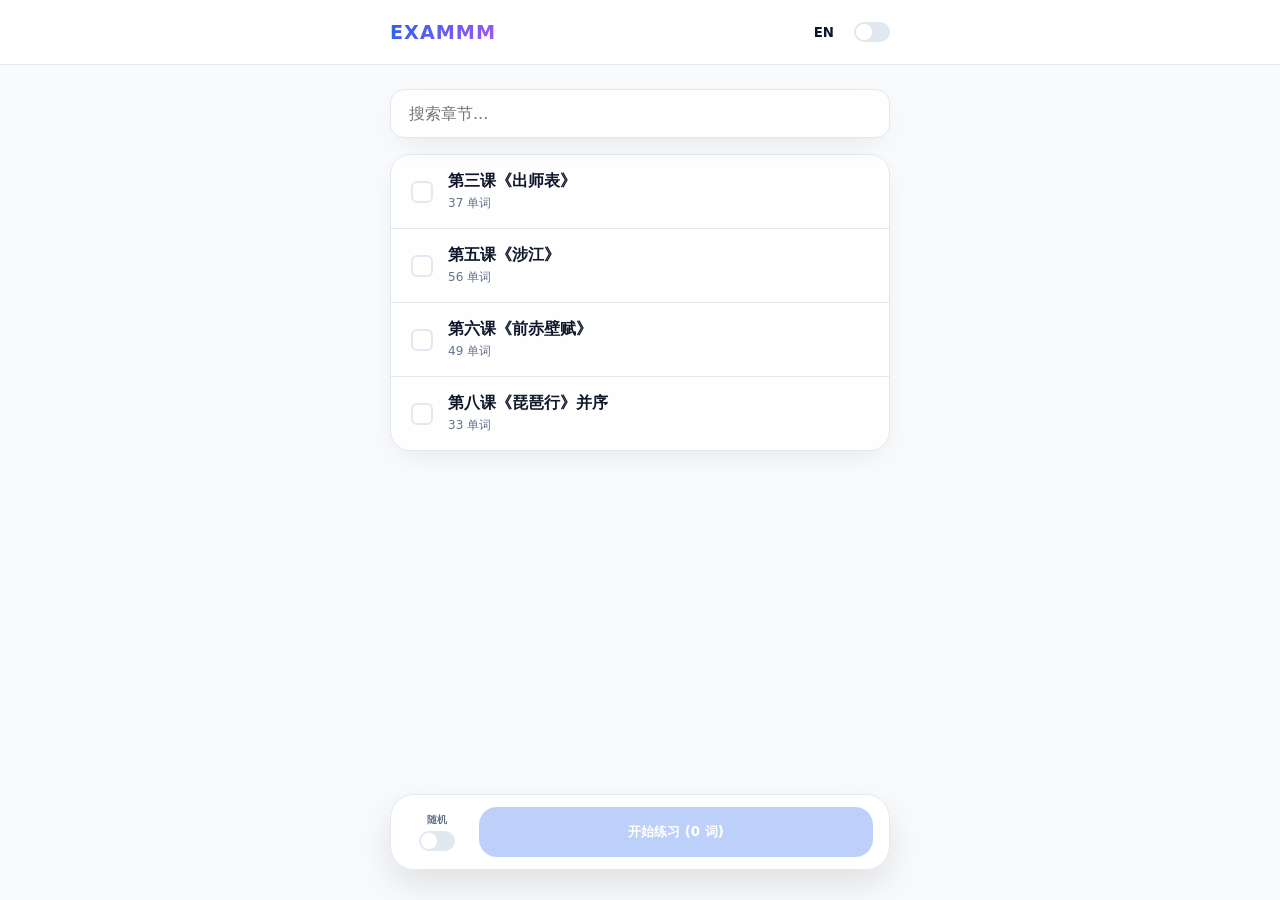
==== index.html @ 422d9e65 "first commit" ====
<!DOCTYPE html>
<html lang="zh-CN">

<head>
    <meta charset="UTF-8">
    <meta name="viewport" content="width=device-width, initial-scale=1.0, maximum-scale=1.0, user-scalable=no">
    <title>VocabMaster Pro</title>
    <link rel="stylesheet" href="style.css">
</head>

<body>

    <header>
        <div class="header-content">
            <div class="logo">EXAMMM</div>
            <div class="controls">
                <button class="icon-btn" onclick="toggleLang()" id="lang-btn">EN</button>
                <div class="switch" id="theme-switch" onclick="toggleTheme()"></div>
            </div>
        </div>
    </header>

    <div class="container" id="selection-screen">
        <input type="text" class="search-input" id="search-bar" placeholder="搜索章节..." oninput="renderChapters()">

        <div class="chapter-list" id="chapter-list">
            <div style="padding: 20px; text-align: center; color: var(--text-sub);">正在读取词库索引...</div>
        </div>

        <div class="footer-toolbar">
            <div class="random-btn" onclick="toggleRandom()">
                <span id="random-text"
                    style="font-size: 0.65rem; font-weight: 800; color: var(--text-sub); margin-bottom: 4px;">随机</span>
                <div class="switch" id="random-switch"></div>
            </div>
            <button class="btn-main" id="start-btn" onclick="loadAndStart()" disabled>开始练习 (0 词)</button>
        </div>
    </div>

    <div class="container" id="training-screen" style="display:none;">
        <div id="progress" style="text-align: center; margin-bottom: 1rem; font-weight: 800; color: var(--text-sub);">0
            / 0</div>
        <div class="card" onclick="document.getElementById('display-mean').classList.toggle('show')">
            <div class="word" id="display-word">-</div>
            <div class="mean" id="display-mean">-</div>
        </div>
        <div class="footer-toolbar">
            <button class="icon-btn" onclick="prevWord()">←</button>
            <button class="btn-main" onclick="nextWord()">下一个 (Next)</button>
            <button class="icon-btn" onclick="exitSession()">✕</button>
        </div>
    </div>

    <script src="main.js"></script>

</body>

</html>
---- style.css ----
/* --- 1. 基础重置与消除点击蓝框 --- */
* {
        margin: 0;
        padding: 0;
        box-sizing: border-box;
        -webkit-tap-highlight-color: transparent;
        font-family: 'Inter', -apple-system, system-ui, sans-serif;
}

:root {
        --bg: #f8fafc;
        --surface: rgba(255, 255, 255, 0.9);
        --primary: #2563eb;
        --text-main: #0f172a;
        --text-sub: #64748b;
        --border: #e2e8f0;
        --shadow: 0 10px 30px -10px rgba(0, 0, 0, 0.1);
}

[data-theme="dark"] {
        --bg: #020617;
        --surface: rgba(30, 41, 59, 0.9);
        --primary: #38bdf8;
        --text-main: #f1f5f9;
        --text-sub: #94a3b8;
        --border: #334155;
}

body {
        background: var(--bg);
        color: var(--text-main);
        transition: 0.3s;
        min-height: 100vh;
}

/* --- 2. 完美对齐的 Header --- */
header {
        width: 100%;
        position: sticky;
        top: 0;
        z-index: 1000;
        background: var(--surface);
        backdrop-filter: blur(12px);
        -webkit-backdrop-filter: blur(12px);
        border-bottom: 1px solid var(--border);
        display: flex;
        justify-content: center;
}

.header-content {
        width: 90%;
        max-width: 500px;
        height: 64px;
        display: flex;
        justify-content: space-between;
        align-items: center;
        /* 确保垂直居中 */
}

.logo {
        font-size: 1.2rem;
        font-weight: 900;
        letter-spacing: 1px;
        background: linear-gradient(135deg, var(--primary), #a855f7);
        -webkit-background-clip: text;
        -webkit-text-fill-color: transparent;
        text-transform: uppercase;
}

.controls {
        display: flex;
        align-items: center;
        /* 确保内部按钮和开关居中 */
        gap: 10px;
}

/* --- 3. 核心布局容器 --- */
.container {
        width: 90%;
        max-width: 500px;
        margin: 1.5rem auto;
        padding-bottom: 120px;
}

.search-input {
        width: 100%;
        padding: 14px 18px;
        border-radius: 14px;
        border: 1px solid var(--border);
        background: var(--surface);
        color: var(--text-main);
        margin-bottom: 1rem;
        box-shadow: var(--shadow);
        font-size: 1rem;
}

/* --- 4. 章节列表 --- */
.chapter-list {
        background: var(--surface);
        border-radius: 20px;
        border: 1px solid var(--border);
        overflow: hidden;
        box-shadow: var(--shadow);
}

.chapter-item {
        padding: 16px 20px;
        display: flex;
        align-items: center;
        border-bottom: 1px solid var(--border);
        cursor: pointer;
        transition: 0.2s;
}

.chapter-item:last-child {
        border-bottom: none;
}

.chapter-item.selected {
        background: rgba(37, 99, 235, 0.08);
}

.checkbox {
        width: 22px;
        height: 22px;
        border: 2px solid var(--border);
        border-radius: 6px;
        margin-right: 15px;
        display: flex;
        align-items: center;
        justify-content: center;
}

.selected .checkbox {
        background: var(--primary);
        border-color: var(--primary);
}

.selected .checkbox::after {
        content: '✓';
        color: white;
        font-size: 12px;
}

.chapter-info .name {
        font-weight: 600;
        display: block;
}

.chapter-info .count {
        font-size: 0.75rem;
        color: var(--text-sub);
}

/* --- 5. 训练卡片 --- */
/* 优化卡片容器：增加内缩进和溢出处理 */
.card {
    background: var(--surface);
    padding: 30px 20px;
    border-radius: 32px;
    border: 1px solid var(--border);
    text-align: center;
    box-shadow: var(--shadow);
    margin-bottom: 2rem;
    cursor: pointer;
    
    /* 核心布局：确保内部元素不会撑破父容器 */
    display: flex;
    flex-direction: column;
    justify-content: center;
    align-items: center;
    min-height: 280px;
    width: 100%;
    max-width: 100%; /* 限制最大宽度 */
    overflow: hidden; /* 超出部分隐藏 */
}

.word {
    /* 响应式字号：根据容器宽度自动缩放 */
    font-size: clamp(1.2rem, 10vw, 2.5rem); 
    font-weight: 800;
    color: var(--primary);
    margin-bottom: 15px;
    
    /* 强制折行：对付超长英语单词 */
    width: 100%;
    word-wrap: break-word;
    overflow-wrap: break-word;
    display: -webkit-box;
    -webkit-line-clamp: 3; /* 最多显示3行，超出截断 */
    -webkit-box-orient: vertical;
    overflow: hidden;
}

.mean {
    font-size: clamp(1rem, 5vw, 1.2rem);
    color: var(--text-sub);
    opacity: 0;
    transition: opacity 0.3s; /* 仅针对透明度做动画 */
    width: 100%;
    word-wrap: break-word;
}

.mean.show {
        opacity: 1;
}

/* 结算界面的额外样式 */
.end-title {
        font-size: 1.5rem;
        font-weight: 800;
        margin-bottom: 20px;
        color: var(--text-main);
}

/* --- 6. 底部工具栏 (整合随机开关) --- */
.footer-toolbar {
        position: fixed;
        bottom: 30px;
        left: 50%;
        transform: translateX(-50%);
        width: 90%;
        max-width: 500px;
        display: flex;
        gap: 12px;
        align-items: center;
        background: var(--surface);
        padding: 12px 16px;
        border-radius: 24px;
        border: 1px solid var(--border);
        box-shadow: 0 15px 35px rgba(0, 0, 0, 0.1);
        backdrop-filter: blur(10px);
}

.random-btn {
        display: flex;
        flex-direction: column;
        align-items: center;
        cursor: pointer;
        min-width: 60px;
        user-select: none;
}

.btn-main {
        background: var(--primary);
        color: white;
        border: none;
        padding: 16px;
        border-radius: 18px;
        font-weight: 700;
        flex: 1;
        cursor: pointer;
        box-shadow: 0 8px 15px rgba(37, 99, 235, 0.2);
}

.btn-main:disabled {
        opacity: 0.3;
        box-shadow: none;
        cursor: not-allowed;
}

.icon-btn {
        border: none;
        background: transparent;
        color: var(--text-main);
        font-weight: bold;
        cursor: pointer;
        padding: 5px 10px;
}

/* 通用滑块开关 */
.switch {
        width: 36px;
        height: 20px;
        background: var(--border);
        border-radius: 20px;
        position: relative;
        transition: 0.3s;
}

.switch::after {
        content: '';
        position: absolute;
        left: 2px;
        top: 2px;
        width: 16px;
        height: 16px;
        background: white;
        border-radius: 50%;
        transition: 0.3s;
}

.active.switch {
        background: #10b981;
}

.active.switch::after {
        transform: translateX(16px);
}
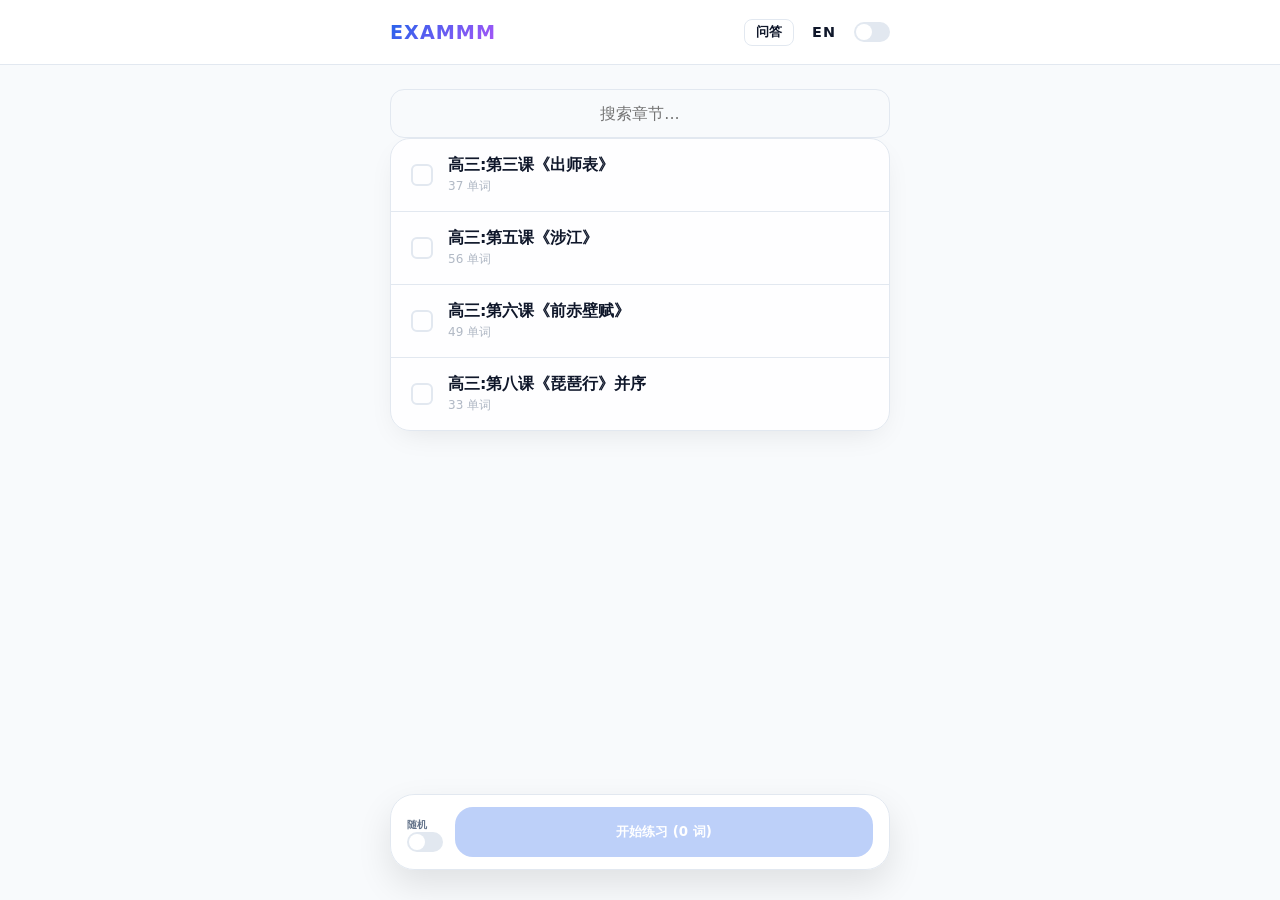
==== commit 70b8a871: "Add manifest.json for PWA support with app metadata and icon" ====
--- a/index.html
+++ b/index.html
@@ -4,16 +4,22 @@
 <head>
     <meta charset="UTF-8">
     <meta name="viewport" content="width=device-width, initial-scale=1.0, maximum-scale=1.0, user-scalable=no">
-    <title>VocabMaster Pro</title>
+    <title>词汇注释 - EXAMMM</title>
     <link rel="stylesheet" href="style.css">
+    <link rel="manifest" href="manifest.json">
+    <meta name="apple-mobile-web-app-capable" content="yes">
+    <meta name="apple-mobile-web-app-status-bar-style" content="default">
+    <meta name="apple-mobile-web-app-title" content="EXAMMM">
+    <link rel="apple-touch-icon" href="img/icon.png">
+    <link rel="icon" type="image/x-icon" href="img/icon.png">
 </head>
 
 <body>
-
     <header>
         <div class="header-content">
             <div class="logo">EXAMMM</div>
             <div class="controls">
+                <button class="icon-btn" onclick="toggleMode()" id="mode-btn" title="切换模式">问答</button>
                 <button class="icon-btn" onclick="toggleLang()" id="lang-btn">EN</button>
                 <div class="switch" id="theme-switch" onclick="toggleTheme()"></div>
             </div>
@@ -40,19 +46,26 @@
     <div class="container" id="training-screen" style="display:none;">
         <div id="progress" style="text-align: center; margin-bottom: 1rem; font-weight: 800; color: var(--text-sub);">0
             / 0</div>
-        <div class="card" onclick="document.getElementById('display-mean').classList.toggle('show')">
+
+        <div class="card" onclick="handleAction()">
             <div class="word" id="display-word">-</div>
+
+            <div id="input-area" style="width: 100%; margin-top: 20px;" onclick="event.stopPropagation()">
+                <input type="text" id="user-input" class="search-input" placeholder="输入含义..." autocomplete="off"
+                    style="text-align: center; margin: 15px auto;">
+            </div>
+
             <div class="mean" id="display-mean">-</div>
         </div>
+
         <div class="footer-toolbar">
             <button class="icon-btn" onclick="prevWord()">←</button>
-            <button class="btn-main" onclick="nextWord()">下一个 (Next)</button>
+            <button class="btn-main" onclick="handleAction()" id="action-btn">确定 (Enter)</button>
             <button class="icon-btn" onclick="exitSession()">✕</button>
         </div>
     </div>
 
     <script src="main.js"></script>
-
 </body>
 
 </html>
--- a/style.css
+++ b/style.css
@@ -1,159 +1,145 @@
-/* --- 1. 基础重置与消除点击蓝框 --- */
+/* --- 1. 基础重置 --- */
 * {
-        margin: 0;
-        padding: 0;
-        box-sizing: border-box;
-        -webkit-tap-highlight-color: transparent;
-        font-family: 'Inter', -apple-system, system-ui, sans-serif;
+    margin: 0;
+    padding: 0;
+    box-sizing: border-box;
+    -webkit-tap-highlight-color: transparent;
+    font-family: 'Inter', -apple-system, system-ui, sans-serif;
 }
 
 :root {
-        --bg: #f8fafc;
-        --surface: rgba(255, 255, 255, 0.9);
-        --primary: #2563eb;
-        --text-main: #0f172a;
-        --text-sub: #64748b;
-        --border: #e2e8f0;
-        --shadow: 0 10px 30px -10px rgba(0, 0, 0, 0.1);
+    --bg: #f8fafc;
+    --surface: rgba(255, 255, 255, 0.9);
+    --primary: #2563eb;
+    --text-main: #0f172a;
+    --text-sub: #64748b;
+    --border: #e2e8f0;
+    --shadow: 0 10px 30px -10px rgba(0, 0, 0, 0.1);
 }
 
 [data-theme="dark"] {
-        --bg: #020617;
-        --surface: rgba(30, 41, 59, 0.9);
-        --primary: #38bdf8;
-        --text-main: #f1f5f9;
-        --text-sub: #94a3b8;
-        --border: #334155;
+    --bg: #020617;
+    --surface: rgba(30, 41, 59, 0.9);
+    --primary: #38bdf8;
+    --text-main: #f1f5f9;
+    --text-sub: #94a3b8;
+    --border: #334155;
 }
 
 body {
-        background: var(--bg);
-        color: var(--text-main);
-        transition: 0.3s;
-        min-height: 100vh;
-}
-
-/* --- 2. 完美对齐的 Header --- */
+    background: var(--bg);
+    color: var(--text-main);
+    transition: background 0.3s, color 0.3s;
+    min-height: 100vh;
+}
+
+/* --- 2. Header & Layout --- */
 header {
-        width: 100%;
-        position: sticky;
-        top: 0;
-        z-index: 1000;
-        background: var(--surface);
-        backdrop-filter: blur(12px);
-        -webkit-backdrop-filter: blur(12px);
-        border-bottom: 1px solid var(--border);
-        display: flex;
-        justify-content: center;
+    width: 100%;
+    position: sticky;
+    top: 0;
+    z-index: 1000;
+    background: var(--surface);
+    backdrop-filter: blur(12px);
+    -webkit-backdrop-filter: blur(12px);
+    border-bottom: 1px solid var(--border);
+    display: flex;
+    justify-content: center;
 }
 
 .header-content {
-        width: 90%;
-        max-width: 500px;
-        height: 64px;
-        display: flex;
-        justify-content: space-between;
-        align-items: center;
-        /* 确保垂直居中 */
+    width: 90%;
+    max-width: 500px;
+    height: 64px;
+    display: flex;
+    justify-content: space-between;
+    align-items: center;
 }
 
 .logo {
-        font-size: 1.2rem;
-        font-weight: 900;
-        letter-spacing: 1px;
-        background: linear-gradient(135deg, var(--primary), #a855f7);
-        -webkit-background-clip: text;
-        -webkit-text-fill-color: transparent;
-        text-transform: uppercase;
-}
-
-.controls {
-        display: flex;
-        align-items: center;
-        /* 确保内部按钮和开关居中 */
-        gap: 10px;
-}
-
-/* --- 3. 核心布局容器 --- */
+    font-size: 1.2rem;
+    font-weight: 900;
+    letter-spacing: 1px;
+    background: linear-gradient(135deg, var(--primary), #a855f7);
+    -webkit-background-clip: text;
+    -webkit-text-fill-color: transparent;
+    text-transform: uppercase;
+}
+
 .container {
-        width: 90%;
-        max-width: 500px;
-        margin: 1.5rem auto;
-        padding-bottom: 120px;
-}
-
-.search-input {
-        width: 100%;
-        padding: 14px 18px;
-        border-radius: 14px;
-        border: 1px solid var(--border);
-        background: var(--surface);
-        color: var(--text-main);
-        margin-bottom: 1rem;
-        box-shadow: var(--shadow);
-        font-size: 1rem;
-}
-
-/* --- 4. 章节列表 --- */
+    width: 90%;
+    max-width: 500px;
+    margin: 1.5rem auto;
+    padding-bottom: 120px;
+}
+
+/* --- 3. 章节列表样式 (含 .count 优化) --- */
 .chapter-list {
-        background: var(--surface);
-        border-radius: 20px;
-        border: 1px solid var(--border);
-        overflow: hidden;
-        box-shadow: var(--shadow);
+    background: var(--surface);
+    border-radius: 20px;
+    border: 1px solid var(--border);
+    overflow: hidden;
+    box-shadow: var(--shadow);
 }
 
 .chapter-item {
-        padding: 16px 20px;
-        display: flex;
-        align-items: center;
-        border-bottom: 1px solid var(--border);
-        cursor: pointer;
-        transition: 0.2s;
-}
-
-.chapter-item:last-child {
-        border-bottom: none;
-}
-
-.chapter-item.selected {
-        background: rgba(37, 99, 235, 0.08);
-}
+    padding: 16px 20px;
+    display: flex;
+    align-items: center;
+    border-bottom: 1px solid var(--border);
+    cursor: pointer;
+    transition: 0.2s;
+}
+
+.chapter-item:last-child { border-bottom: none; }
+.chapter-item.selected { background: rgba(37, 99, 235, 0.08); }
 
 .checkbox {
-        width: 22px;
-        height: 22px;
-        border: 2px solid var(--border);
-        border-radius: 6px;
-        margin-right: 15px;
-        display: flex;
-        align-items: center;
-        justify-content: center;
+    width: 22px;
+    height: 22px;
+    border: 2px solid var(--border);
+    border-radius: 6px;
+    margin-right: 15px;
+    display: flex;
+    align-items: center;
+    justify-content: center;
 }
 
 .selected .checkbox {
-        background: var(--primary);
-        border-color: var(--primary);
+    background: var(--primary);
+    border-color: var(--primary);
 }
 
 .selected .checkbox::after {
-        content: '✓';
-        color: white;
-        font-size: 12px;
+    content: '✓';
+    color: white;
+    font-size: 12px;
+}
+
+.chapter-info {
+    display: flex;
+    flex-direction: column;
+    gap: 2px;
 }
 
 .chapter-info .name {
-        font-weight: 600;
-        display: block;
+    font-weight: 600;
+    font-size: 1rem;
 }
 
 .chapter-info .count {
-        font-size: 0.75rem;
-        color: var(--text-sub);
-}
-
-/* --- 5. 训练卡片 --- */
-/* 优化卡片容器：增加内缩进和溢出处理 */
+    font-size: 0.75rem; 
+    color: var(--text-sub);
+    opacity: 0.5; /* 灰色透明感 */
+    font-weight: 400;
+}
+
+.selected .chapter-info .count {
+    opacity: 0.8;
+    color: var(--primary);
+}
+
+/* --- 4. 训练卡片 --- */
 .card {
     background: var(--surface);
     padding: 30px 20px;
@@ -162,138 +148,152 @@
     text-align: center;
     box-shadow: var(--shadow);
     margin-bottom: 2rem;
-    cursor: pointer;
-    
-    /* 核心布局：确保内部元素不会撑破父容器 */
     display: flex;
     flex-direction: column;
     justify-content: center;
     align-items: center;
     min-height: 280px;
     width: 100%;
-    max-width: 100%; /* 限制最大宽度 */
-    overflow: hidden; /* 超出部分隐藏 */
 }
 
 .word {
-    /* 响应式字号：根据容器宽度自动缩放 */
     font-size: clamp(1.2rem, 10vw, 2.5rem); 
     font-weight: 800;
     color: var(--primary);
     margin-bottom: 15px;
-    
-    /* 强制折行：对付超长英语单词 */
-    width: 100%;
     word-wrap: break-word;
-    overflow-wrap: break-word;
-    display: -webkit-box;
-    -webkit-line-clamp: 3; /* 最多显示3行，超出截断 */
-    -webkit-box-orient: vertical;
-    overflow: hidden;
+    width: 100%;
+}
+
+.search-input {
+    width: 100%;
+    padding: 14px 18px;
+    border-radius: 14px;
+    border: 1px solid var(--border);
+    background: var(--bg);
+    color: var(--text-main);
+    font-size: 1rem;
+    text-align: center;
 }
 
 .mean {
     font-size: clamp(1rem, 5vw, 1.2rem);
     color: var(--text-sub);
     opacity: 0;
-    transition: opacity 0.3s; /* 仅针对透明度做动画 */
-    width: 100%;
-    word-wrap: break-word;
-}
-
-.mean.show {
-        opacity: 1;
-}
-
-/* 结算界面的额外样式 */
-.end-title {
-        font-size: 1.5rem;
-        font-weight: 800;
-        margin-bottom: 20px;
-        color: var(--text-main);
-}
-
-/* --- 6. 底部工具栏 (整合随机开关) --- */
+    transition: opacity 0.3s;
+    margin-top: 15px;
+    font-weight: bold;
+}
+
+.mean.show { opacity: 1; }
+
+/* --- 5. 底部工具栏与组件 --- */
 .footer-toolbar {
-        position: fixed;
-        bottom: 30px;
-        left: 50%;
-        transform: translateX(-50%);
-        width: 90%;
-        max-width: 500px;
-        display: flex;
-        gap: 12px;
-        align-items: center;
-        background: var(--surface);
-        padding: 12px 16px;
-        border-radius: 24px;
-        border: 1px solid var(--border);
-        box-shadow: 0 15px 35px rgba(0, 0, 0, 0.1);
-        backdrop-filter: blur(10px);
-}
-
-.random-btn {
-        display: flex;
-        flex-direction: column;
-        align-items: center;
-        cursor: pointer;
-        min-width: 60px;
-        user-select: none;
+    position: fixed;
+    bottom: 30px;
+    left: 50%;
+    transform: translateX(-50%);
+    width: 90%;
+    max-width: 500px;
+    display: flex;
+    gap: 12px;
+    align-items: center;
+    background: var(--surface);
+    padding: 12px 16px;
+    border-radius: 24px;
+    border: 1px solid var(--border);
+    box-shadow: 0 15px 35px rgba(0, 0, 0, 0.1);
+    backdrop-filter: blur(10px);
 }
 
 .btn-main {
-        background: var(--primary);
-        color: white;
-        border: none;
-        padding: 16px;
-        border-radius: 18px;
-        font-weight: 700;
-        flex: 1;
-        cursor: pointer;
-        box-shadow: 0 8px 15px rgba(37, 99, 235, 0.2);
-}
-
-.btn-main:disabled {
-        opacity: 0.3;
-        box-shadow: none;
-        cursor: not-allowed;
-}
-
+    background: var(--primary);
+    color: white;
+    border: none;
+    padding: 16px;
+    border-radius: 18px;
+    font-weight: 700;
+    flex: 1;
+    cursor: pointer;
+}
+
+.btn-main:disabled { opacity: 0.3; }
+
+.switch {
+    width: 36px;
+    height: 20px;
+    background: var(--border);
+    border-radius: 20px;
+    position: relative;
+    cursor: pointer;
+    transition: 0.3s;
+}
+
+.switch::after {
+    content: '';
+    position: absolute;
+    left: 2px; top: 2px;
+    width: 16px; height: 16px;
+    background: white;
+    border-radius: 50%;
+    transition: 0.3s;
+}
+
+.active.switch { background: #10b981; }
+.active.switch::after { transform: translateX(16px); }
+
+.hidden {
+    display: none !important;
+}
+
+/* 优化 Header 控件间距 */
+.controls {
+    display: flex;
+    align-items: center;
+    gap: 8px; /* 紧凑间距 */
+}
+
+/* 模式按钮特殊样式 */
+#mode-btn {
+    font-size: 0.8rem;
+    padding: 4px 8px;
+    border: 1px solid var(--border);
+    border-radius: 8px;
+    min-width: 50px;
+    background: var(--surface);
+}
+/* --- 图标按钮样式 --- */
 .icon-btn {
-        border: none;
-        background: transparent;
-        color: var(--text-main);
-        font-weight: bold;
-        cursor: pointer;
-        padding: 5px 10px;
-}
-
-/* 通用滑块开关 */
-.switch {
-        width: 36px;
-        height: 20px;
-        background: var(--border);
-        border-radius: 20px;
-        position: relative;
-        transition: 0.3s;
-}
-
-.switch::after {
-        content: '';
-        position: absolute;
-        left: 2px;
-        top: 2px;
-        width: 16px;
-        height: 16px;
-        background: white;
-        border-radius: 50%;
-        transition: 0.3s;
-}
-
-.active.switch {
-        background: #10b981;
-}
-
-.active.switch::after {
-        transform: translateX(16px);
+    border: none;
+    background: transparent;
+    color: var(--text-main);
+    font-weight: 800;
+    cursor: pointer;
+    padding: 8px;
+    display: flex;
+    align-items: center;
+    justify-content: center;
+    transition: all 0.2s ease;
+    border-radius: 10px;
+}
+
+/* 悬停和点击效果 */
+.icon-btn:hover {
+    background: rgba(0, 0, 0, 0.05);
+}
+
+[data-theme="dark"] .icon-btn:hover {
+    background: rgba(255, 255, 255, 0.1);
+}
+
+.icon-btn:active {
+    transform: scale(0.9); /* 点击时缩小，增加交互反馈 */
+    opacity: 0.7;
+}
+
+/* 专门针对 Header 里的语言切换按钮 */
+#lang-btn {
+    min-width: 44px;
+    font-size: 0.9rem;
+    letter-spacing: 1px;
 }
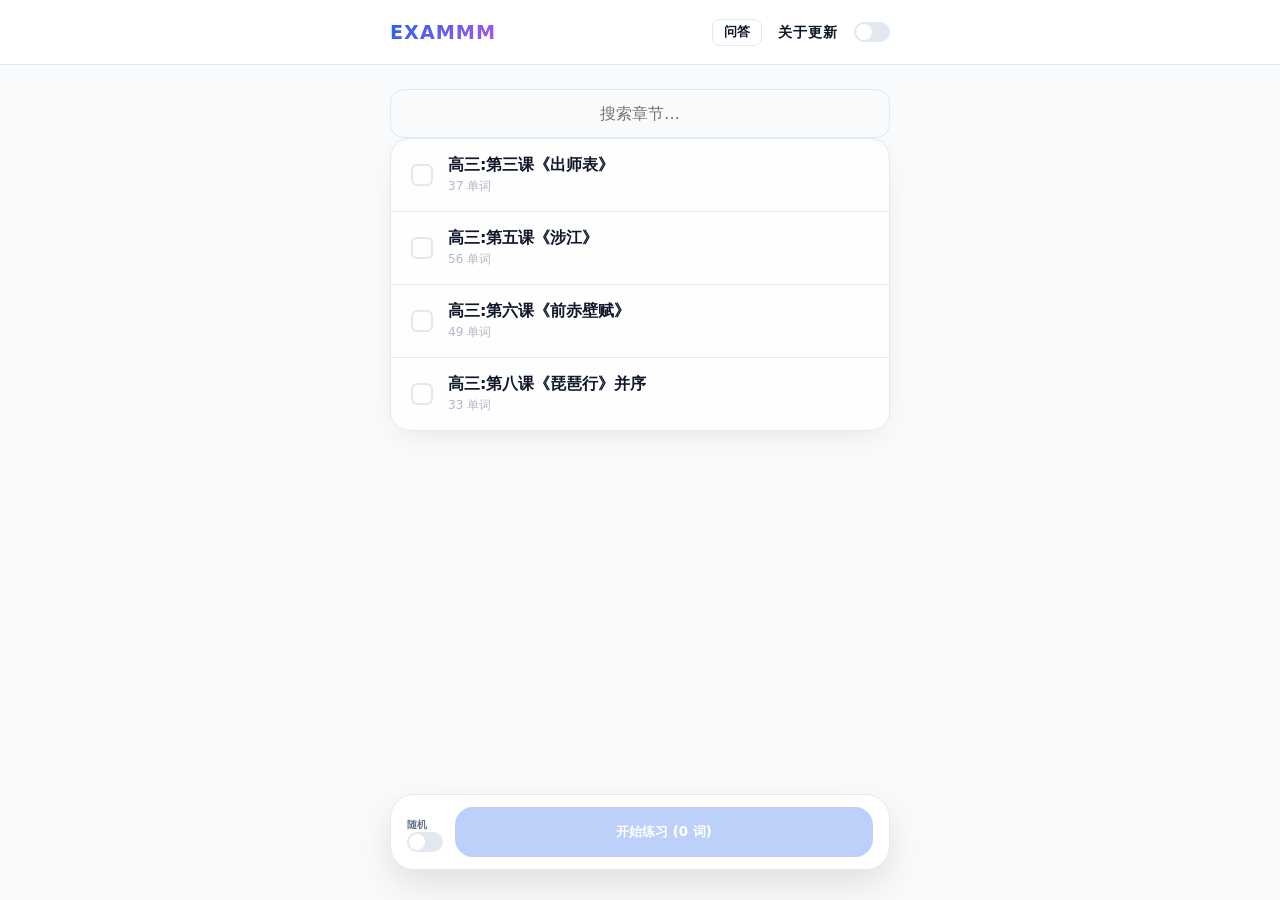
==== commit 8af043b7: "新增关于弹窗功能，提供应用版本和使用说明" ====
--- a/index.html
+++ b/index.html
@@ -20,11 +20,43 @@
             <div class="logo">EXAMMM</div>
             <div class="controls">
                 <button class="icon-btn" onclick="toggleMode()" id="mode-btn" title="切换模式">问答</button>
-                <button class="icon-btn" onclick="toggleLang()" id="lang-btn">EN</button>
+                <button class="icon-btn" onclick="showAbout()" id="about-btn">关于更新</button>
                 <div class="switch" id="theme-switch" onclick="toggleTheme()"></div>
             </div>
         </div>
     </header>
+
+    <div id="about-overlay" class="modal-overlay" onclick="closeAbout(event)">
+        <div class="card modal-card">
+            <h3 class="modal-title">关于 EXAMMM</h3>
+            <div class="modal-body">
+                <p><strong>版本：</strong>v0.1.2</p>
+                <p><strong>功能：</strong>简约高效的注释背诵工具，在空闲时练习华文注释成为卷王。</p>
+                <p><strong>操作：</strong></p>
+                <ul style="text-align: left; padding-left: 20px; font-size: 0.85rem; color: var(--text-sub);">
+                    <li><b>问答模式：</b>需手动输入含义，正确答案请参考给予的答案，由个人定夺。</li>
+                    <li><b>字卡模式：</b>直接点击卡片查看答案。</li>
+                    <li><b>随机：</b>开启后打乱所有章节单词。</li>
+                    <li><b>切换：</b>可使用按钮切换题目或直接点选题目卡片切换下一题，电脑则可使用ENTER键。</li>
+                    <li><b>安装：</b>手机可通过点击网页右上方的三点后点击"添加到主屏幕"进行安装。</li>
+                </ul>
+                <hr>
+                <p><strong>欢迎将自制的注释词汇提交给开发者！<br> 需满足以下条件：</strong></p>
+                <ul style="text-align: left; padding-left: 20px; font-size: 0.85rem; color: var(--text-sub);">
+                    
+                    <ul>
+                        <li>词汇需与华文注释相关</li>
+                        <li>将原本句子写入并且使用双引号著名注释的词(参考当前拥有的题目)</li>
+                        <li>若答案为多选，使用 / 分割</li>
+                    </ul>
+                    <strong style="color: #AD1C42;">本网站提供的注释词汇仅供参考，若出现疑问请自行定夺，网站的注释文字输入有误请联系开发者。</strong>
+                    <li><b>Discord:</b><strong>lanmai1024</strong></li>
+                </ul>
+                
+            </div>
+            <button class="btn-main" onclick="closeAbout()" style="margin-top: 20px; width: 100%;">确认</button>
+        </div>
+    </div>
 
     <div class="container" id="selection-screen">
         <input type="text" class="search-input" id="search-bar" placeholder="搜索章节..." oninput="renderChapters()">
--- a/style.css
+++ b/style.css
@@ -262,6 +262,54 @@
     min-width: 50px;
     background: var(--surface);
 }
+/* 弹窗遮罩基础状态 */
+.modal-overlay {
+    position: fixed;
+    top: 0; left: 0;
+    width: 100%; height: 100%;
+    background: rgba(0, 0, 0, 0.6);
+    backdrop-filter: blur(5px);
+    -webkit-backdrop-filter: blur(5px);
+    display: flex;
+    align-items: center;
+    justify-content: center;
+    z-index: 2000;
+    opacity: 0;
+    pointer-events: none; /* 隐藏时不可点击 */
+    transition: all 0.3s ease;
+}
+
+/* 激活状态 */
+.modal-overlay.active {
+    opacity: 1;
+    pointer-events: auto;
+}
+
+/* 弹窗卡片微调 */
+.modal-card {
+    width: 85%;
+    max-width: 380px;
+    min-height: auto !important;
+    padding: 25px !important;
+    transform: scale(0.9);
+    transition: transform 0.3s cubic-bezier(0.34, 1.56, 0.64, 1);
+}
+
+.modal-overlay.active .modal-card {
+    transform: scale(1);
+}
+
+.modal-title {
+    color: var(--primary);
+    margin-bottom: 15px;
+    font-weight: 800;
+}
+
+.modal-body p {
+    font-size: 0.9rem;
+    margin: 8px 0;
+    color: var(--text-main);
+}
 /* --- 图标按钮样式 --- */
 .icon-btn {
     border: none;
@@ -292,8 +340,32 @@
 }
 
 /* 专门针对 Header 里的语言切换按钮 */
-#lang-btn {
+#about-btn {
     min-width: 44px;
     font-size: 0.9rem;
     letter-spacing: 1px;
+}
+
+/* 基础分割线样式 */
+hr {
+    border: none;
+    height: 2px;
+    background-color: #6699CC; /* 使用变量，方便跟随主题切换 */
+    margin: 20px 0;
+    transition: background-color 0.3s ease;
+}
+
+/* 暗黑模式下的特殊处理 */
+[data-theme="dark"] hr {
+    /* 改为半透明的亮色，这样在深色背景上会有“刻痕”或“极简线”的效果 */
+    background-color: rgba(255, 255, 255, 0.15); 
+    /* 或者你也可以直接用更亮一点的变量 */
+    /* background-color: #334155; */
+}
+
+/* 如果你想要那种更高级的“渐变消失”效果，可以用这个 */
+.hr-fade {
+    height: 1px;
+    background: linear-gradient(to right, transparent, var(--border), transparent);
+    border: none;
 }
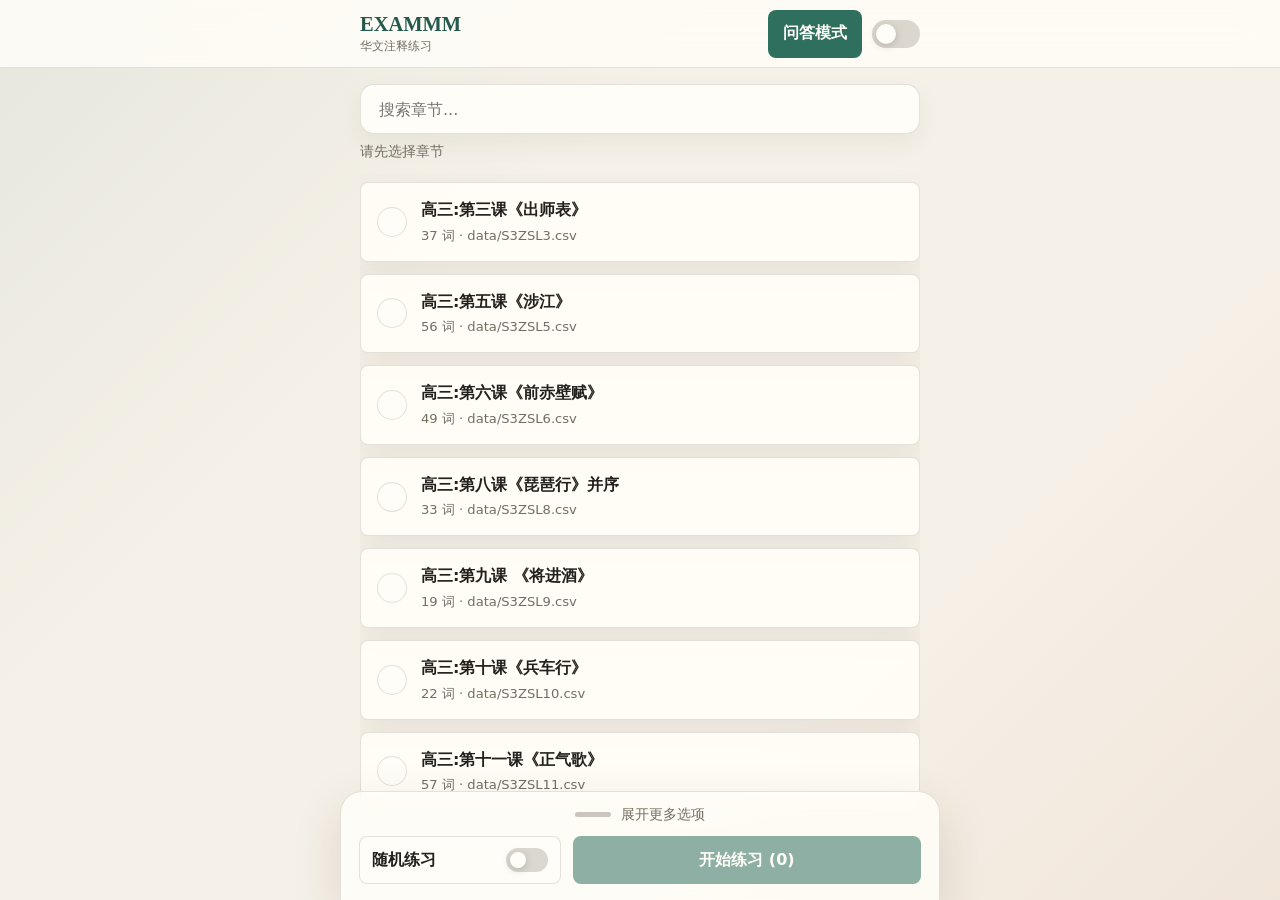
==== commit 901abff5: "更改网页颜色，操作，添加游览所选的章节内容功能、开始按钮的更多选项" ====
--- a/index.html
+++ b/index.html
@@ -1,103 +1,102 @@
 <!DOCTYPE html>
 <html lang="zh-CN">
-
 <head>
     <meta charset="UTF-8">
     <meta name="viewport" content="width=device-width, initial-scale=1.0, maximum-scale=1.0, user-scalable=no">
-    <title>词汇注释 - EXAMMM</title>
-    <link rel="stylesheet" href="style.css">
-    <link rel="manifest" href="manifest.json">
-    <meta name="apple-mobile-web-app-capable" content="yes">
-    <meta name="apple-mobile-web-app-status-bar-style" content="default">
-    <meta name="apple-mobile-web-app-title" content="EXAMMM">
-    <link rel="apple-touch-icon" href="img/icon.png">
-    <link rel="icon" type="image/x-icon" href="img/icon.png">
+    <title>华文注释 - EXAMMM</title>
+    <link rel="stylesheet" href="./style.css">
+    <link rel="manifest" href="./manifest.json">
+    <meta name="mobile-web-app-capable" content="yes">
+    <meta name="theme-color" content="#f6f1e8">
 </head>
-
+    <!-- 网站图标 -->
+    <link rel="icon" type="image/png" href="./img/icon.png">
+</head>
 <body>
-    <header>
+    <header class="app-header">
         <div class="header-content">
-            <div class="logo">EXAMMM</div>
-            <div class="controls">
-                <button class="icon-btn" onclick="toggleMode()" id="mode-btn" title="切换模式">问答</button>
-                <button class="icon-btn" onclick="showAbout()" id="about-btn">关于更新</button>
-                <div class="switch" id="theme-switch" onclick="toggleTheme()"></div>
+            <div>
+                <div class="logo">EXAMMM</div>
+                <p class="tagline">华文注释练习</p>
+            </div>
+            <div class="controls" aria-label="练习设置">
+                <button class="mode-pill" type="button" id="mode-btn" aria-pressed="true">问答模式</button>
+                <button class="switch-control" type="button" id="theme-switch" aria-label="切换深色模式" aria-pressed="false">
+                    <span></span>
+                </button>
             </div>
         </div>
     </header>
 
-    <div id="about-overlay" class="modal-overlay" onclick="closeAbout(event)">
-        <div class="card modal-card">
-            <h3 class="modal-title">关于 EXAMMM</h3>
-            <div class="modal-body">
-                <p><strong>版本：</strong>v0.1.2</p>
-                <p><strong>功能：</strong>简约高效的注释背诵工具，在空闲时练习华文注释成为卷王。</p>
-                <p><strong>操作：</strong></p>
-                <ul style="text-align: left; padding-left: 20px; font-size: 0.85rem; color: var(--text-sub);">
-                    <li><b>问答模式：</b>需手动输入含义，正确答案请参考给予的答案，由个人定夺。</li>
-                    <li><b>字卡模式：</b>直接点击卡片查看答案。</li>
-                    <li><b>随机：</b>开启后打乱所有章节单词。</li>
-                    <li><b>切换：</b>可使用按钮切换题目或直接点选题目卡片切换下一题，电脑则可使用ENTER键。</li>
-                    <li><b>安装：</b>手机可通过点击网页右上方的三点后点击"添加到主屏幕"进行安装。</li>
-                </ul>
-                <hr>
-                <p><strong>欢迎将自制的注释词汇提交给开发者！<br> 需满足以下条件：</strong></p>
-                <ul style="text-align: left; padding-left: 20px; font-size: 0.85rem; color: var(--text-sub);">
-                    
-                    <ul>
-                        <li>词汇需与华文注释相关</li>
-                        <li>将原本句子写入并且使用双引号著名注释的词(参考当前拥有的题目)</li>
-                        <li>若答案为多选，使用 / 分割</li>
-                    </ul>
-                    <strong style="color: #AD1C42;">本网站提供的注释词汇仅供参考，若出现疑问请自行定夺，网站的注释文字输入有误请联系开发者。</strong>
-                    <li><b>Discord:</b><strong>lanmai1024</strong></li>
-                </ul>
-                
+    <main class="container" id="selection-screen">
+        <section class="search-wrapper" aria-label="章节搜索">
+            <label class="visually-hidden" for="search-bar">搜索章节</label>
+            <input type="search" class="search-input" id="search-bar" placeholder="搜索章节..." autocomplete="off">
+            <p class="selection-hint" id="selection-hint">请先选择章节</p>
+        </section>
+
+        <section class="chapter-list" id="chapter-list" aria-live="polite">
+            <div class="empty-state">章节加载中...</div>
+        </section>
+
+        <section class="footer-toolbar-integrated" id="selection-footer" aria-label="底部工具栏">
+            <button class="expand-handle" type="button" id="footer-toggle" aria-expanded="false">
+                <span class="handle-icon" aria-hidden="true"></span>
+                <span id="footer-toggle-text">展开更多选项</span>
+            </button>
+
+            <div id="footer-options" class="footer-options-area">
+                <div class="option-group" aria-label="显示内容">
+                    <span class="option-label">显示内容</span>
+                    <div class="segmented-control">
+                        <label><input type="radio" name="viewType" value="word" checked><span>词语模式</span></label>
+                        <label><input type="radio" name="viewType" value="sentence"><span>原句模式</span></label>
+                    </div>
+                </div>
+                <button class="btn-secondary-integrated" type="button" id="show-all-btn" disabled>预览全部</button>
+                <button class="btn-secondary-integrated success" type="button" id="export-pdf-btn" disabled>导出讲义 PDF</button>
             </div>
-            <button class="btn-main" onclick="closeAbout()" style="margin-top: 20px; width: 100%;">确认</button>
-        </div>
-    </div>
 
-    <div class="container" id="selection-screen">
-        <input type="text" class="search-input" id="search-bar" placeholder="搜索章节..." oninput="renderChapters()">
+            <div class="footer-main-row">
+                <button class="random-btn" type="button" id="random-btn" aria-pressed="false">
+                    <span>随机练习</span>
+                    <span class="switch small" id="random-switch" aria-hidden="true"></span>
+                </button>
+                <button class="btn-main" type="button" id="start-btn" disabled title="请先选择章节">开始练习 (0)</button>
+            </div>
+        </section>
+    </main>
 
-        <div class="chapter-list" id="chapter-list">
-            <div style="padding: 20px; text-align: center; color: var(--text-sub);">正在读取词库索引...</div>
+    <main class="container" id="training-screen" hidden>
+        <div class="session-bar">
+            <span class="status-chip" id="mode-status">问答模式 · 词语模式</span>
+            <span class="status-chip" id="progress">0 / 0</span>
         </div>
 
-        <div class="footer-toolbar">
-            <div class="random-btn" onclick="toggleRandom()">
-                <span id="random-text"
-                    style="font-size: 0.65rem; font-weight: 800; color: var(--text-sub); margin-bottom: 4px;">随机</span>
-                <div class="switch" id="random-switch"></div>
+        <section id="card-mode" class="practice-shell">
+            <article class="card" id="training-card" tabindex="0" aria-live="polite">
+                <div class="word" id="display-word">-</div>
+                <div id="input-area">
+                    <label class="visually-hidden" for="user-input">输入含义</label>
+                    <input type="text" id="user-input" placeholder="输入含义后按 Enter" autocomplete="off">
+                </div>
+                <div class="mean" id="display-mean"></div>
+            </article>
+            <div class="footer-toolbar">
+                <button class="icon-btn" type="button" id="prev-btn" aria-label="上一题">上一题</button>
+                <button class="btn-main" type="button" id="action-btn">显示答案</button>
+                <button class="icon-btn" type="button" id="exit-btn" aria-label="返回章节">返回章节</button>
             </div>
-            <button class="btn-main" id="start-btn" onclick="loadAndStart()" disabled>开始练习 (0 词)</button>
-        </div>
-    </div>
+        </section>
 
-    <div class="container" id="training-screen" style="display:none;">
-        <div id="progress" style="text-align: center; margin-bottom: 1rem; font-weight: 800; color: var(--text-sub);">0
-            / 0</div>
+        <section id="preview-mode" class="preview-shell" hidden>
+            <div id="preview-list" class="preview-list" aria-live="polite"></div>
+            <div class="footer-toolbar">
+                <button class="btn-main" type="button" id="preview-back-btn">返回章节</button>
+            </div>
+        </section>
+    </main>
 
-        <div class="card" onclick="handleAction()">
-            <div class="word" id="display-word">-</div>
-
-            <div id="input-area" style="width: 100%; margin-top: 20px;" onclick="event.stopPropagation()">
-                <input type="text" id="user-input" class="search-input" placeholder="输入含义..." autocomplete="off"
-                    style="text-align: center; margin: 15px auto;">
-            </div>
-
-            <div class="mean" id="display-mean">-</div>
-        </div>
-
-        <div class="footer-toolbar">
-            <button class="icon-btn" onclick="prevWord()">←</button>
-            <button class="btn-main" onclick="handleAction()" id="action-btn">确定 (Enter)</button>
-            <button class="icon-btn" onclick="exitSession()">✕</button>
-        </div>
-    </div>
-
-    <script src="main.js"></script>
+    <script type="module" src="./js/app.js"></script>
 </body>
-
-</html>+</html>
--- a/style.css
+++ b/style.css
@@ -1,371 +1,743 @@
-/* --- 1. 基础重置 --- */
+:root {
+    --bg: #f6f1e8;
+    --bg-soft: #fbf8f1;
+    --surface: rgba(255, 253, 247, 0.94);
+    --surface-strong: #fffdf7;
+    --text-main: #22211d;
+    --text-sub: #746d61;
+    --primary: #2f6f5e;
+    --primary-strong: #25594c;
+    --accent: #b85c38;
+    --success: #2f7d56;
+    --warning: #a15c18;
+    --border: rgba(63, 55, 43, 0.14);
+    --shadow: 0 18px 50px rgba(57, 45, 24, 0.14);
+    --header-h: 68px;
+    --footer-gap: 136px;
+    color-scheme: light;
+}
+
+[data-theme="dark"] {
+    --bg: #151816;
+    --bg-soft: #1d221f;
+    --surface: rgba(34, 40, 36, 0.94);
+    --surface-strong: #242b27;
+    --text-main: #f4efe4;
+    --text-sub: #b7ad9d;
+    --primary: #7cc7a9;
+    --primary-strong: #9ddcbd;
+    --accent: #e18c62;
+    --success: #79c79a;
+    --warning: #e4a24d;
+    --border: rgba(244, 239, 228, 0.14);
+    --shadow: 0 18px 50px rgba(0, 0, 0, 0.34);
+    color-scheme: dark;
+}
+
 * {
+    box-sizing: border-box;
     margin: 0;
     padding: 0;
-    box-sizing: border-box;
     -webkit-tap-highlight-color: transparent;
-    font-family: 'Inter', -apple-system, system-ui, sans-serif;
-}
-
-:root {
-    --bg: #f8fafc;
-    --surface: rgba(255, 255, 255, 0.9);
-    --primary: #2563eb;
-    --text-main: #0f172a;
-    --text-sub: #64748b;
-    --border: #e2e8f0;
-    --shadow: 0 10px 30px -10px rgba(0, 0, 0, 0.1);
-}
-
-[data-theme="dark"] {
-    --bg: #020617;
-    --surface: rgba(30, 41, 59, 0.9);
-    --primary: #38bdf8;
-    --text-main: #f1f5f9;
-    --text-sub: #94a3b8;
-    --border: #334155;
+}
+
+html {
+    min-height: 100%;
+    background: var(--bg);
 }
 
 body {
-    background: var(--bg);
+    min-height: 100vh;
+    min-height: 100dvh;
+    overflow: hidden;
+    background:
+        linear-gradient(135deg, rgba(47, 111, 94, 0.08), transparent 34%),
+        linear-gradient(315deg, rgba(184, 92, 56, 0.08), transparent 32%),
+        var(--bg);
     color: var(--text-main);
-    transition: background 0.3s, color 0.3s;
-    min-height: 100vh;
-}
-
-/* --- 2. Header & Layout --- */
-header {
+    font-family: "Microsoft YaHei", "PingFang SC", "Noto Sans SC", system-ui, sans-serif;
+    letter-spacing: 0;
+}
+
+button,
+input {
+    font: inherit;
+}
+
+button {
+    color: inherit;
+}
+
+button:disabled {
+    cursor: not-allowed;
+    opacity: 0.54;
+    transform: none;
+}
+
+.visually-hidden {
+    position: absolute;
+    width: 1px;
+    height: 1px;
+    padding: 0;
+    margin: -1px;
+    overflow: hidden;
+    clip: rect(0, 0, 0, 0);
+    white-space: nowrap;
+    border: 0;
+}
+
+.app-header {
+    position: fixed;
+    inset: 0 0 auto 0;
+    z-index: 20;
+    height: var(--header-h);
+    display: flex;
+    justify-content: center;
+    background: color-mix(in srgb, var(--surface) 92%, transparent);
+    border-bottom: 1px solid var(--border);
+    backdrop-filter: blur(18px);
+}
+
+.header-content {
+    width: min(92vw, 560px);
+    height: 100%;
+    display: flex;
+    align-items: center;
+    justify-content: space-between;
+    gap: 14px;
+}
+
+.logo {
+    font-family: Georgia, "Times New Roman", serif;
+    font-size: 1.28rem;
+    font-weight: 800;
+    color: var(--primary-strong);
+}
+
+.tagline {
+    margin-top: 2px;
+    color: var(--text-sub);
+    font-size: 0.78rem;
+}
+
+.controls {
+    display: flex;
+    align-items: center;
+    gap: 10px;
+}
+
+.container {
+    width: min(92vw, 560px);
+    margin: 0 auto;
+}
+
+#selection-screen {
+    height: 100vh;
+    height: 100dvh;
+    display: flex;
+    flex-direction: column;
+    padding-top: var(--header-h);
+}
+
+.search-wrapper {
+    flex: 0 0 auto;
+    padding: 16px 0 10px;
+}
+
+.search-input {
     width: 100%;
-    position: sticky;
-    top: 0;
-    z-index: 1000;
+    min-height: 50px;
+    padding: 0 18px;
+    border: 1px solid var(--border);
+    border-radius: 14px;
+    outline: none;
+    background: var(--surface-strong);
+    box-shadow: 0 10px 24px rgba(57, 45, 24, 0.06);
+    color: var(--text-main);
+    font-size: 1rem;
+}
+
+.search-input:focus {
+    border-color: color-mix(in srgb, var(--primary) 70%, var(--border));
+    box-shadow: 0 0 0 4px color-mix(in srgb, var(--primary) 18%, transparent);
+}
+
+.selection-hint {
+    min-height: 22px;
+    margin-top: 8px;
+    color: var(--text-sub);
+    font-size: 0.9rem;
+}
+
+.chapter-list {
+    flex: 1;
+    overflow-y: auto;
+    padding: 8px 0 var(--footer-gap);
+    -webkit-overflow-scrolling: touch;
+}
+
+.chapter-item {
+    width: 100%;
+    min-height: 78px;
+    display: flex;
+    align-items: center;
+    gap: 14px;
+    margin-bottom: 12px;
+    padding: 16px;
+    border: 1px solid var(--border);
+    border-radius: 8px;
     background: var(--surface);
-    backdrop-filter: blur(12px);
-    -webkit-backdrop-filter: blur(12px);
-    border-bottom: 1px solid var(--border);
-    display: flex;
-    justify-content: center;
-}
-
-.header-content {
-    width: 90%;
-    max-width: 500px;
-    height: 64px;
-    display: flex;
-    justify-content: space-between;
-    align-items: center;
-}
-
-.logo {
-    font-size: 1.2rem;
-    font-weight: 900;
-    letter-spacing: 1px;
-    background: linear-gradient(135deg, var(--primary), #a855f7);
-    -webkit-background-clip: text;
-    -webkit-text-fill-color: transparent;
-    text-transform: uppercase;
-}
-
-.container {
-    width: 90%;
-    max-width: 500px;
-    margin: 1.5rem auto;
-    padding-bottom: 120px;
-}
-
-/* --- 3. 章节列表样式 (含 .count 优化) --- */
-.chapter-list {
-    background: var(--surface);
-    border-radius: 20px;
-    border: 1px solid var(--border);
-    overflow: hidden;
+    box-shadow: 0 10px 30px rgba(57, 45, 24, 0.07);
+    text-align: left;
+    cursor: pointer;
+    transition: border-color 0.18s ease, transform 0.18s ease, background 0.18s ease;
+}
+
+.chapter-item:hover {
+    border-color: color-mix(in srgb, var(--primary) 62%, var(--border));
+}
+
+.chapter-item:active,
+.btn-main:active,
+.icon-btn:active,
+.btn-secondary-integrated:active,
+.random-btn:active,
+.mode-pill:active {
+    transform: translateY(1px);
+}
+
+.chapter-item.selected {
+    background: color-mix(in srgb, var(--primary) 12%, var(--surface));
+    border-color: var(--primary);
+}
+
+.chapter-check {
+    flex: 0 0 30px;
+    width: 30px;
+    height: 30px;
+    display: grid;
+    place-items: center;
+    border: 1px solid var(--border);
+    border-radius: 50%;
+    color: var(--surface-strong);
+    background: var(--surface-strong);
+    font-weight: 800;
+}
+
+.chapter-item.selected .chapter-check {
+    border-color: var(--primary);
+    background: var(--primary);
+}
+
+.chapter-info {
+    min-width: 0;
+}
+
+.chapter-info strong {
+    display: block;
+    line-height: 1.35;
+}
+
+.chapter-info small {
+    display: block;
+    margin-top: 6px;
+    color: var(--text-sub);
+    font-size: 0.82rem;
+    word-break: break-all;
+}
+
+.footer-toolbar-integrated,
+.footer-toolbar {
+    border: 1px solid var(--border);
+    background: color-mix(in srgb, var(--surface) 94%, transparent);
     box-shadow: var(--shadow);
-}
-
-.chapter-item {
-    padding: 16px 20px;
-    display: flex;
-    align-items: center;
-    border-bottom: 1px solid var(--border);
-    cursor: pointer;
-    transition: 0.2s;
-}
-
-.chapter-item:last-child { border-bottom: none; }
-.chapter-item.selected { background: rgba(37, 99, 235, 0.08); }
-
-.checkbox {
-    width: 22px;
-    height: 22px;
-    border: 2px solid var(--border);
-    border-radius: 6px;
-    margin-right: 15px;
+    backdrop-filter: blur(18px);
+}
+
+.footer-toolbar-integrated {
+    position: fixed;
+    left: 50%;
+    bottom: 0;
+    z-index: 15;
+    width: min(100vw, 600px);
+    transform: translateX(-50%);
+    border-bottom: none;
+    border-radius: 22px 22px 0 0;
+    padding: 0 18px calc(16px + env(safe-area-inset-bottom));
+}
+
+.expand-handle {
+    width: 100%;
+    min-height: 44px;
     display: flex;
     align-items: center;
     justify-content: center;
-}
-
-.selected .checkbox {
+    gap: 10px;
+    border: none;
+    background: transparent;
+    color: var(--text-sub);
+    cursor: pointer;
+    font-size: 0.88rem;
+}
+
+.handle-icon {
+    width: 36px;
+    height: 5px;
+    border-radius: 999px;
+    background: color-mix(in srgb, var(--text-sub) 38%, transparent);
+}
+
+.footer-options-area {
+    max-height: 0;
+    opacity: 0;
+    overflow: hidden;
+    transition: max-height 0.22s ease, opacity 0.18s ease;
+}
+
+.footer-toolbar-integrated.active .footer-options-area {
+    max-height: 260px;
+    opacity: 1;
+    overflow-y: auto;
+    padding: 4px 0 14px;
+}
+
+.footer-main-row {
+    display: grid;
+    grid-template-columns: minmax(128px, 0.58fr) 1fr;
+    gap: 12px;
+}
+
+.option-group {
+    margin-bottom: 12px;
+}
+
+.option-label {
+    display: block;
+    margin-bottom: 8px;
+    color: var(--text-sub);
+    font-size: 0.84rem;
+}
+
+.segmented-control {
+    display: grid;
+    grid-template-columns: 1fr 1fr;
+    gap: 8px;
+}
+
+.segmented-control input {
+    position: absolute;
+    opacity: 0;
+}
+
+.segmented-control span {
+    display: grid;
+    place-items: center;
+    min-height: 42px;
+    border: 1px solid var(--border);
+    border-radius: 8px;
+    background: var(--surface-strong);
+    color: var(--text-sub);
+    cursor: pointer;
+    font-weight: 700;
+}
+
+.segmented-control input:checked + span {
+    border-color: var(--primary);
+    color: var(--primary-strong);
+    background: color-mix(in srgb, var(--primary) 12%, var(--surface-strong));
+}
+
+.btn-main,
+.btn-secondary-integrated,
+.icon-btn,
+.random-btn,
+.mode-pill {
+    min-height: 48px;
+    border-radius: 8px;
+    border: 1px solid var(--border);
+    cursor: pointer;
+    font-weight: 800;
+    transition: transform 0.18s ease, filter 0.18s ease, background 0.18s ease;
+}
+
+.btn-main {
+    padding: 0 18px;
+    border-color: transparent;
     background: var(--primary);
+    color: #fffdf7;
+}
+
+.btn-main:not(:disabled):hover {
+    filter: brightness(1.05);
+}
+
+.btn-secondary-integrated {
+    width: 100%;
+    margin-top: 8px;
+    padding: 0 14px;
+    background: var(--surface-strong);
+    color: var(--text-main);
+}
+
+.btn-secondary-integrated.success {
+    border-color: color-mix(in srgb, var(--success) 48%, var(--border));
+    color: var(--success);
+}
+
+.random-btn {
+    display: flex;
+    align-items: center;
+    justify-content: space-between;
+    gap: 10px;
+    padding: 0 12px;
+    background: var(--surface-strong);
+    color: var(--text-main);
+}
+
+.mode-pill {
+    padding: 0 14px;
+    background: var(--primary);
+    color: #fffdf7;
+    border-color: transparent;
+    white-space: nowrap;
+}
+
+.mode-pill.muted {
+    background: var(--surface-strong);
+    color: var(--primary-strong);
+    border-color: var(--border);
+}
+
+.switch-control,
+.switch {
+    position: relative;
+    width: 48px;
+    height: 28px;
+    border: none;
+    border-radius: 999px;
+    background: color-mix(in srgb, var(--text-sub) 26%, transparent);
+    cursor: pointer;
+}
+
+.switch.small {
+    width: 42px;
+    height: 24px;
+    flex: 0 0 auto;
+}
+
+.switch-control span,
+.switch::after {
+    content: "";
+    position: absolute;
+    left: 4px;
+    top: 4px;
+    width: 20px;
+    height: 20px;
+    border-radius: 50%;
+    background: var(--surface-strong);
+    box-shadow: 0 2px 8px rgba(0, 0, 0, 0.18);
+    transition: transform 0.2s ease;
+}
+
+.switch.small::after {
+    width: 16px;
+    height: 16px;
+}
+
+.switch-control.active,
+.switch.active {
+    background: var(--success);
+}
+
+.switch-control.active span {
+    transform: translateX(20px);
+}
+
+.switch.small.active::after {
+    transform: translateX(18px);
+}
+
+#training-screen {
+    min-height: 100vh;
+    min-height: 100dvh;
+    padding-top: var(--header-h);
+}
+
+#training-screen[hidden],
+#selection-screen[hidden],
+[hidden] {
+    display: none !important;
+}
+
+.session-bar {
+    position: fixed;
+    top: calc(var(--header-h) + 12px);
+    left: 50%;
+    z-index: 12;
+    width: min(92vw, 560px);
+    display: flex;
+    justify-content: space-between;
+    gap: 10px;
+    transform: translateX(-50%);
+}
+
+.status-chip {
+    min-height: 36px;
+    display: inline-flex;
+    align-items: center;
+    justify-content: center;
+    padding: 0 12px;
+    border: 1px solid var(--border);
+    border-radius: 999px;
+    background: var(--surface);
+    color: var(--primary-strong);
+    box-shadow: 0 8px 24px rgba(57, 45, 24, 0.08);
+    font-size: 0.86rem;
+    font-weight: 800;
+}
+
+.practice-shell {
+    min-height: calc(100vh - var(--header-h));
+    min-height: calc(100dvh - var(--header-h));
+    display: grid;
+    place-items: center;
+    padding: 82px 0 132px;
+}
+
+.card {
+    width: min(100%, 440px);
+    min-height: 330px;
+    display: flex;
+    flex-direction: column;
+    align-items: center;
+    justify-content: center;
+    gap: 20px;
+    padding: 34px 24px;
+    border: 1px solid var(--border);
+    border-radius: 10px;
+    background: var(--surface);
+    box-shadow: var(--shadow);
+    text-align: center;
+    cursor: pointer;
+}
+
+.card.complete {
+    cursor: default;
+}
+
+.word {
+    max-width: 100%;
+    color: var(--primary-strong);
+    font-family: Georgia, "Times New Roman", "Microsoft YaHei", serif;
+    font-size: clamp(1.75rem, 7vw, 2.65rem);
+    font-weight: 800;
+    line-height: 1.22;
+    overflow-wrap: anywhere;
+}
+
+#input-area {
+    width: 100%;
+}
+
+#user-input {
+    width: 100%;
+    min-height: 52px;
+    padding: 0 16px;
+    border: 1px solid var(--border);
+    border-radius: 8px;
+    outline: none;
+    background: var(--bg-soft);
+    color: var(--text-main);
+    text-align: center;
+    font-size: 1.05rem;
+}
+
+#user-input:focus {
     border-color: var(--primary);
-}
-
-.selected .checkbox::after {
-    content: '✓';
-    color: white;
-    font-size: 12px;
-}
-
-.chapter-info {
-    display: flex;
-    flex-direction: column;
-    gap: 2px;
-}
-
-.chapter-info .name {
-    font-weight: 600;
-    font-size: 1rem;
-}
-
-.chapter-info .count {
-    font-size: 0.75rem; 
-    color: var(--text-sub);
-    opacity: 0.5; /* 灰色透明感 */
-    font-weight: 400;
-}
-
-.selected .chapter-info .count {
-    opacity: 0.8;
-    color: var(--primary);
-}
-
-/* --- 4. 训练卡片 --- */
-.card {
-    background: var(--surface);
-    padding: 30px 20px;
-    border-radius: 32px;
-    border: 1px solid var(--border);
-    text-align: center;
-    box-shadow: var(--shadow);
-    margin-bottom: 2rem;
-    display: flex;
-    flex-direction: column;
-    justify-content: center;
-    align-items: center;
-    min-height: 280px;
-    width: 100%;
-}
-
-.word {
-    font-size: clamp(1.2rem, 10vw, 2.5rem); 
-    font-weight: 800;
-    color: var(--primary);
-    margin-bottom: 15px;
-    word-wrap: break-word;
-    width: 100%;
-}
-
-.search-input {
-    width: 100%;
-    padding: 14px 18px;
-    border-radius: 14px;
-    border: 1px solid var(--border);
-    background: var(--bg);
-    color: var(--text-main);
-    font-size: 1rem;
-    text-align: center;
+    box-shadow: 0 0 0 4px color-mix(in srgb, var(--primary) 16%, transparent);
 }
 
 .mean {
-    font-size: clamp(1rem, 5vw, 1.2rem);
-    color: var(--text-sub);
+    min-height: 36px;
+    color: var(--text-sub);
+    font-size: 1.1rem;
+    line-height: 1.6;
     opacity: 0;
-    transition: opacity 0.3s;
-    margin-top: 15px;
-    font-weight: bold;
-}
-
-.mean.show { opacity: 1; }
-
-/* --- 5. 底部工具栏与组件 --- */
+    transform: translateY(4px);
+    transition: opacity 0.18s ease, transform 0.18s ease;
+    overflow-wrap: anywhere;
+}
+
+.mean.show {
+    opacity: 1;
+    transform: translateY(0);
+}
+
 .footer-toolbar {
     position: fixed;
-    bottom: 30px;
     left: 50%;
+    bottom: calc(18px + env(safe-area-inset-bottom));
+    z-index: 14;
+    width: min(92vw, 560px);
+    display: grid;
+    grid-template-columns: 94px 1fr 110px;
+    gap: 10px;
     transform: translateX(-50%);
-    width: 90%;
-    max-width: 500px;
-    display: flex;
-    gap: 12px;
-    align-items: center;
+    padding: 10px;
+    border-radius: 12px;
+}
+
+.icon-btn {
+    padding: 0 12px;
+    background: var(--surface-strong);
+    color: var(--text-main);
+}
+
+.complete-actions {
+    display: grid;
+    width: min(100%, 280px);
+    gap: 10px;
+    margin: 8px auto 0;
+}
+
+.complete-actions .btn-secondary-integrated {
+    margin-top: 0;
+}
+
+.preview-shell {
+    height: calc(100vh - var(--header-h));
+    height: calc(100dvh - var(--header-h));
+    padding: 70px 0 118px;
+}
+
+.preview-list {
+    height: 100%;
+    overflow-y: auto;
+    padding: 16px;
+    border: 1px solid var(--border);
+    border-radius: 10px;
     background: var(--surface);
-    padding: 12px 16px;
-    border-radius: 24px;
-    border: 1px solid var(--border);
-    box-shadow: 0 15px 35px rgba(0, 0, 0, 0.1);
-    backdrop-filter: blur(10px);
-}
-
-.btn-main {
-    background: var(--primary);
-    color: white;
-    border: none;
-    padding: 16px;
-    border-radius: 18px;
-    font-weight: 700;
-    flex: 1;
-    cursor: pointer;
-}
-
-.btn-main:disabled { opacity: 0.3; }
-
-.switch {
-    width: 36px;
-    height: 20px;
-    background: var(--border);
-    border-radius: 20px;
-    position: relative;
-    cursor: pointer;
-    transition: 0.3s;
-}
-
-.switch::after {
-    content: '';
-    position: absolute;
-    left: 2px; top: 2px;
-    width: 16px; height: 16px;
-    background: white;
-    border-radius: 50%;
-    transition: 0.3s;
-}
-
-.active.switch { background: #10b981; }
-.active.switch::after { transform: translateX(16px); }
-
-.hidden {
-    display: none !important;
-}
-
-/* 优化 Header 控件间距 */
-.controls {
-    display: flex;
-    align-items: center;
-    gap: 8px; /* 紧凑间距 */
-}
-
-/* 模式按钮特殊样式 */
-#mode-btn {
-    font-size: 0.8rem;
-    padding: 4px 8px;
-    border: 1px solid var(--border);
-    border-radius: 8px;
-    min-width: 50px;
-    background: var(--surface);
-}
-/* 弹窗遮罩基础状态 */
-.modal-overlay {
-    position: fixed;
-    top: 0; left: 0;
-    width: 100%; height: 100%;
-    background: rgba(0, 0, 0, 0.6);
-    backdrop-filter: blur(5px);
-    -webkit-backdrop-filter: blur(5px);
-    display: flex;
-    align-items: center;
-    justify-content: center;
-    z-index: 2000;
-    opacity: 0;
-    pointer-events: none; /* 隐藏时不可点击 */
-    transition: all 0.3s ease;
-}
-
-/* 激活状态 */
-.modal-overlay.active {
-    opacity: 1;
-    pointer-events: auto;
-}
-
-/* 弹窗卡片微调 */
-.modal-card {
-    width: 85%;
-    max-width: 380px;
-    min-height: auto !important;
-    padding: 25px !important;
-    transform: scale(0.9);
-    transition: transform 0.3s cubic-bezier(0.34, 1.56, 0.64, 1);
-}
-
-.modal-overlay.active .modal-card {
-    transform: scale(1);
-}
-
-.modal-title {
-    color: var(--primary);
-    margin-bottom: 15px;
-    font-weight: 800;
-}
-
-.modal-body p {
-    font-size: 0.9rem;
-    margin: 8px 0;
+    box-shadow: var(--shadow);
+    -webkit-overflow-scrolling: touch;
+}
+
+.preview-chapter + .preview-chapter {
+    margin-top: 22px;
+}
+
+.preview-chapter h2 {
+    margin-bottom: 12px;
+    color: var(--primary-strong);
+    font-size: 1rem;
+}
+
+.preview-item {
+    display: grid;
+    gap: 6px;
+    padding: 12px 0;
+    border-top: 1px solid var(--border);
+    line-height: 1.5;
+}
+
+.preview-item strong {
+    overflow-wrap: anywhere;
+}
+
+.preview-item span {
+    color: var(--text-sub);
+}
+
+.empty-state,
+.notice {
+    display: grid;
+    gap: 8px;
+    place-items: center;
+    min-height: 120px;
+    padding: 22px;
+    border: 1px dashed var(--border);
+    border-radius: 10px;
+    background: color-mix(in srgb, var(--surface) 76%, transparent);
+    color: var(--text-sub);
+    text-align: center;
+}
+
+.empty-state strong {
     color: var(--text-main);
 }
-/* --- 图标按钮样式 --- */
-.icon-btn {
-    border: none;
-    background: transparent;
-    color: var(--text-main);
-    font-weight: 800;
-    cursor: pointer;
-    padding: 8px;
-    display: flex;
-    align-items: center;
-    justify-content: center;
-    transition: all 0.2s ease;
-    border-radius: 10px;
-}
-
-/* 悬停和点击效果 */
-.icon-btn:hover {
-    background: rgba(0, 0, 0, 0.05);
-}
-
-[data-theme="dark"] .icon-btn:hover {
-    background: rgba(255, 255, 255, 0.1);
-}
-
-.icon-btn:active {
-    transform: scale(0.9); /* 点击时缩小，增加交互反馈 */
-    opacity: 0.7;
-}
-
-/* 专门针对 Header 里的语言切换按钮 */
-#about-btn {
-    min-width: 44px;
-    font-size: 0.9rem;
-    letter-spacing: 1px;
-}
-
-/* 基础分割线样式 */
-hr {
-    border: none;
-    height: 2px;
-    background-color: #6699CC; /* 使用变量，方便跟随主题切换 */
-    margin: 20px 0;
-    transition: background-color 0.3s ease;
-}
-
-/* 暗黑模式下的特殊处理 */
-[data-theme="dark"] hr {
-    /* 改为半透明的亮色，这样在深色背景上会有“刻痕”或“极简线”的效果 */
-    background-color: rgba(255, 255, 255, 0.15); 
-    /* 或者你也可以直接用更亮一点的变量 */
-    /* background-color: #334155; */
-}
-
-/* 如果你想要那种更高级的“渐变消失”效果，可以用这个 */
-.hr-fade {
-    height: 1px;
-    background: linear-gradient(to right, transparent, var(--border), transparent);
-    border: none;
-}+
+.notice.warning {
+    min-height: auto;
+    margin-bottom: 14px;
+    border-color: color-mix(in srgb, var(--warning) 46%, var(--border));
+    color: var(--warning);
+}
+
+@media (max-width: 520px) {
+    :root {
+        --header-h: 64px;
+        --footer-gap: 150px;
+    }
+
+    .header-content,
+    .container,
+    .session-bar,
+    .footer-toolbar {
+        width: min(94vw, 560px);
+    }
+
+    .tagline {
+        display: none;
+    }
+
+    .mode-pill {
+        min-height: 42px;
+        padding: 0 10px;
+        font-size: 0.9rem;
+    }
+
+    .footer-main-row {
+        grid-template-columns: 1fr;
+    }
+
+    .random-btn,
+    .btn-main,
+    .btn-secondary-integrated,
+    .icon-btn {
+        min-height: 52px;
+    }
+
+    .practice-shell {
+        padding: 76px 0 148px;
+    }
+
+    .card {
+        min-height: min(52vh, 360px);
+        padding: 28px 18px;
+    }
+
+    .footer-toolbar {
+        grid-template-columns: 88px 1fr 96px;
+        gap: 8px;
+    }
+
+    .session-bar {
+        align-items: stretch;
+    }
+
+    .status-chip {
+        flex: 1;
+        padding: 0 8px;
+        font-size: 0.8rem;
+    }
+}
+
+@media (max-height: 640px) {
+    .practice-shell {
+        padding-top: 58px;
+    }
+
+    .card {
+        min-height: 250px;
+        gap: 14px;
+    }
+}
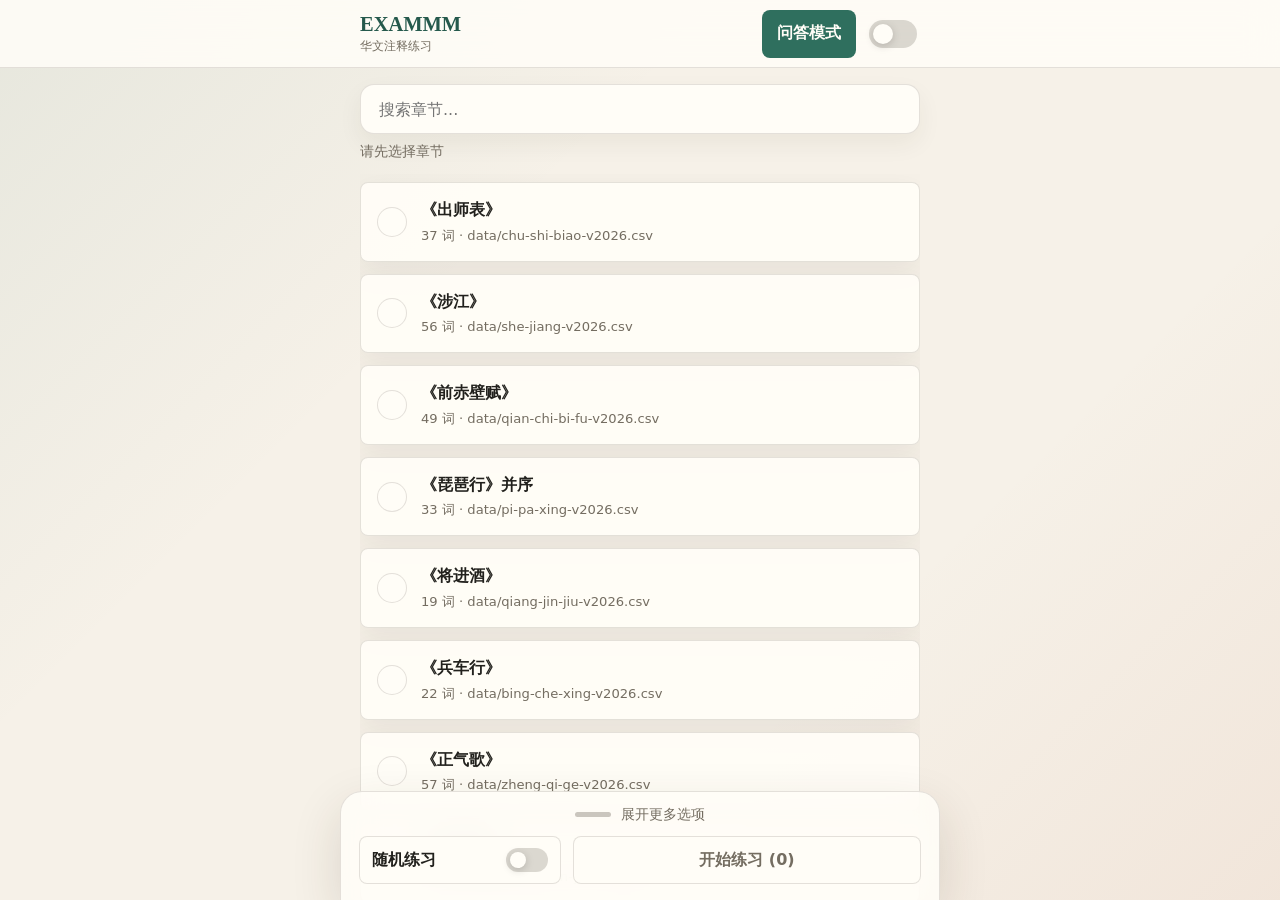
==== commit 05469fe8: "feat: add vocabulary and meanings for classical Chinese texts; enhance UI and accessibility features" ====
--- a/index.html
+++ b/index.html
@@ -2,15 +2,18 @@
 <html lang="zh-CN">
 <head>
     <meta charset="UTF-8">
-    <meta name="viewport" content="width=device-width, initial-scale=1.0, maximum-scale=1.0, user-scalable=no">
-    <title>华文注释 - EXAMMM</title>
+    <meta name="viewport" content="width=device-width, initial-scale=1.0, viewport-fit=cover, interactive-widget=resizes-content">
+    <title>华文注释练习 - EXAMMM</title>
+    <meta name="description" content="EXAMMM 是一个简约高效的华文注释练习工具，支持章节选择、随机练习、预览全部词条和导出讲义 PDF。">
+    <meta name="robots" content="index, follow">
+    <meta property="og:title" content="华文注释练习 - EXAMMM">
+    <meta property="og:description" content="选择章节，快速复习华文课文注释，并可导出讲义 PDF。">
+    <meta property="og:type" content="website">
     <link rel="stylesheet" href="./style.css">
     <link rel="manifest" href="./manifest.json">
+    <link rel="icon" type="image/png" href="./img/icon.png">
     <meta name="mobile-web-app-capable" content="yes">
     <meta name="theme-color" content="#f6f1e8">
-</head>
-    <!-- 网站图标 -->
-    <link rel="icon" type="image/png" href="./img/icon.png">
 </head>
 <body>
     <header class="app-header">
@@ -32,10 +35,10 @@
         <section class="search-wrapper" aria-label="章节搜索">
             <label class="visually-hidden" for="search-bar">搜索章节</label>
             <input type="search" class="search-input" id="search-bar" placeholder="搜索章节..." autocomplete="off">
-            <p class="selection-hint" id="selection-hint">请先选择章节</p>
+            <p class="selection-hint" id="selection-hint" aria-live="polite">请先选择章节</p>
         </section>
 
-        <section class="chapter-list" id="chapter-list" aria-live="polite">
+        <section class="chapter-list" id="chapter-list">
             <div class="empty-state">章节加载中...</div>
         </section>
 
@@ -76,11 +79,11 @@
         <section id="card-mode" class="practice-shell">
             <article class="card" id="training-card" tabindex="0" aria-live="polite">
                 <div class="word" id="display-word">-</div>
+                <div class="mean" id="display-mean"></div>
                 <div id="input-area">
                     <label class="visually-hidden" for="user-input">输入含义</label>
                     <input type="text" id="user-input" placeholder="输入含义后按 Enter" autocomplete="off">
                 </div>
-                <div class="mean" id="display-mean"></div>
             </article>
             <div class="footer-toolbar">
                 <button class="icon-btn" type="button" id="prev-btn" aria-label="上一题">上一题</button>
@@ -90,7 +93,7 @@
         </section>
 
         <section id="preview-mode" class="preview-shell" hidden>
-            <div id="preview-list" class="preview-list" aria-live="polite"></div>
+            <div id="preview-list" class="preview-list"></div>
             <div class="footer-toolbar">
                 <button class="btn-main" type="button" id="preview-back-btn">返回章节</button>
             </div>
--- a/style.css
+++ b/style.css
@@ -12,8 +12,13 @@
     --warning: #a15c18;
     --border: rgba(63, 55, 43, 0.14);
     --shadow: 0 18px 50px rgba(57, 45, 24, 0.14);
+    --focus-ring: rgba(47, 111, 94, 0.38);
+    --scroll-thumb: rgba(47, 111, 94, 0.36);
+    --scroll-thumb-hover: rgba(47, 111, 94, 0.58);
     --header-h: 68px;
     --footer-gap: 136px;
+    --visible-h: 100dvh;
+    --keyboard-inset: 0px;
     color-scheme: light;
 }
 
@@ -31,6 +36,9 @@
     --warning: #e4a24d;
     --border: rgba(244, 239, 228, 0.14);
     --shadow: 0 18px 50px rgba(0, 0, 0, 0.34);
+    --focus-ring: rgba(124, 199, 169, 0.46);
+    --scroll-thumb: rgba(124, 199, 169, 0.38);
+    --scroll-thumb-hover: rgba(124, 199, 169, 0.62);
     color-scheme: dark;
 }
 
@@ -43,6 +51,8 @@
 
 html {
     min-height: 100%;
+    max-width: 100%;
+    overflow-x: hidden;
     background: var(--bg);
 }
 
@@ -50,6 +60,8 @@
     min-height: 100vh;
     min-height: 100dvh;
     overflow: hidden;
+    max-width: 100%;
+    overflow-x: hidden;
     background:
         linear-gradient(135deg, rgba(47, 111, 94, 0.08), transparent 34%),
         linear-gradient(315deg, rgba(184, 92, 56, 0.08), transparent 32%),
@@ -70,8 +82,26 @@
 
 button:disabled {
     cursor: not-allowed;
-    opacity: 0.54;
+    opacity: 1;
     transform: none;
+    border-color: var(--border);
+    background: var(--surface-strong);
+    color: var(--text-sub);
+}
+
+button:focus-visible,
+input:focus-visible,
+.chapter-item:focus-visible,
+.card:focus-visible {
+    outline: 3px solid var(--focus-ring);
+    outline: 3px solid color-mix(in srgb, var(--primary) 55%, transparent);
+    outline-offset: 3px;
+}
+
+img,
+svg,
+canvas {
+    max-width: 100%;
 }
 
 .visually-hidden {
@@ -173,7 +203,40 @@
     flex: 1;
     overflow-y: auto;
     padding: 8px 0 var(--footer-gap);
+    scrollbar-width: thin;
+    scrollbar-color: var(--scroll-thumb) transparent;
+    scrollbar-color: color-mix(in srgb, var(--primary) 55%, transparent) transparent;
     -webkit-overflow-scrolling: touch;
+}
+
+#selection-screen.footer-open .chapter-list {
+    padding-bottom: calc(var(--footer-gap) + 156px);
+}
+
+.chapter-list::-webkit-scrollbar,
+.preview-list::-webkit-scrollbar {
+    width: 8px;
+}
+
+.chapter-list::-webkit-scrollbar-track,
+.preview-list::-webkit-scrollbar-track {
+    background: transparent;
+}
+
+.chapter-list::-webkit-scrollbar-thumb,
+.preview-list::-webkit-scrollbar-thumb {
+    border: 2px solid transparent;
+    border-radius: 999px;
+    background: var(--scroll-thumb);
+    background: color-mix(in srgb, var(--primary) 45%, transparent);
+    background-clip: content-box;
+}
+
+.chapter-list::-webkit-scrollbar-thumb:hover,
+.preview-list::-webkit-scrollbar-thumb:hover {
+    background: var(--scroll-thumb-hover);
+    background: color-mix(in srgb, var(--primary) 70%, transparent);
+    background-clip: content-box;
 }
 
 .chapter-item {
@@ -332,13 +395,19 @@
 .segmented-control span {
     display: grid;
     place-items: center;
-    min-height: 42px;
+    min-height: 44px;
     border: 1px solid var(--border);
     border-radius: 8px;
     background: var(--surface-strong);
     color: var(--text-sub);
     cursor: pointer;
     font-weight: 700;
+}
+
+.segmented-control input:focus-visible + span {
+    outline: 3px solid var(--focus-ring);
+    outline: 3px solid color-mix(in srgb, var(--primary) 55%, transparent);
+    outline-offset: 3px;
 }
 
 .segmented-control input:checked + span {
@@ -417,6 +486,23 @@
     border-radius: 999px;
     background: color-mix(in srgb, var(--text-sub) 26%, transparent);
     cursor: pointer;
+}
+
+.switch-control {
+    width: 54px;
+    height: 44px;
+    background: transparent;
+}
+
+.switch-control::before {
+    content: "";
+    position: absolute;
+    left: 3px;
+    top: 8px;
+    width: 48px;
+    height: 28px;
+    border-radius: 999px;
+    background: color-mix(in srgb, var(--text-sub) 26%, transparent);
 }
 
 .switch.small {
@@ -439,13 +525,21 @@
     transition: transform 0.2s ease;
 }
 
+.switch-control span {
+    left: 7px;
+    top: 12px;
+}
+
 .switch.small::after {
     width: 16px;
     height: 16px;
 }
 
-.switch-control.active,
 .switch.active {
+    background: var(--success);
+}
+
+.switch-control.active::before {
     background: var(--success);
 }
 
@@ -505,13 +599,13 @@
 }
 
 .card {
-    width: min(100%, 440px);
-    min-height: 330px;
-    display: flex;
-    flex-direction: column;
-    align-items: center;
-    justify-content: center;
-    gap: 20px;
+    width: min(100%, 520px);
+    min-height: 380px;
+    display: grid;
+    grid-template-rows: clamp(108px, 20dvh, 148px) clamp(72px, 13dvh, 104px) 52px;
+    align-content: center;
+    align-items: stretch;
+    gap: 18px;
     padding: 34px 24px;
     border: 1px solid var(--border);
     border-radius: 10px;
@@ -522,16 +616,22 @@
 }
 
 .card.complete {
+    grid-template-rows: auto auto;
     cursor: default;
 }
 
 .word {
     max-width: 100%;
+    min-width: 0;
+    display: flex;
+    align-items: center;
+    justify-content: center;
     color: var(--primary-strong);
     font-family: Georgia, "Times New Roman", "Microsoft YaHei", serif;
     font-size: clamp(1.75rem, 7vw, 2.65rem);
     font-weight: 800;
     line-height: 1.22;
+    overflow-y: auto;
     overflow-wrap: anywhere;
 }
 
@@ -558,14 +658,22 @@
 }
 
 .mean {
-    min-height: 36px;
+    min-width: 0;
+    display: flex;
+    align-items: center;
+    justify-content: center;
     color: var(--text-sub);
     font-size: 1.1rem;
     line-height: 1.6;
     opacity: 0;
     transform: translateY(4px);
     transition: opacity 0.18s ease, transform 0.18s ease;
+    overflow-y: auto;
     overflow-wrap: anywhere;
+}
+
+.card.complete .mean {
+    overflow: visible;
 }
 
 .mean.show {
@@ -618,6 +726,9 @@
     border-radius: 10px;
     background: var(--surface);
     box-shadow: var(--shadow);
+    scrollbar-width: thin;
+    scrollbar-color: var(--scroll-thumb) transparent;
+    scrollbar-color: color-mix(in srgb, var(--primary) 55%, transparent) transparent;
     -webkit-overflow-scrolling: touch;
 }
 
@@ -690,7 +801,7 @@
     }
 
     .mode-pill {
-        min-height: 42px;
+        min-height: 44px;
         padding: 0 10px;
         font-size: 0.9rem;
     }
@@ -715,6 +826,51 @@
         padding: 28px 18px;
     }
 
+    .input-focused body {
+        overflow-y: auto;
+    }
+
+    .input-focused #training-screen {
+        min-height: var(--visible-h);
+        padding-top: 0;
+    }
+
+    .input-focused .session-bar {
+        position: sticky;
+        top: 8px;
+        left: auto;
+        margin: 8px auto 6px;
+        transform: none;
+    }
+
+    .input-focused .practice-shell {
+        min-height: auto;
+        place-items: start center;
+        padding: 18px 0;
+    }
+
+    .input-focused .card {
+        min-height: 0;
+        grid-template-rows: minmax(72px, auto) minmax(48px, auto) 52px;
+        gap: 10px;
+        padding: 18px 16px;
+    }
+
+    .input-focused .word {
+        max-height: 92px;
+        font-size: clamp(1.45rem, 8vw, 2rem);
+    }
+
+    .input-focused .mean {
+        max-height: 72px;
+        font-size: 0.98rem;
+        line-height: 1.45;
+    }
+
+    .input-focused .footer-toolbar {
+        bottom: calc(18px + env(safe-area-inset-bottom));
+    }
+
     .footer-toolbar {
         grid-template-columns: 88px 1fr 96px;
         gap: 8px;
@@ -729,6 +885,11 @@
         padding: 0 8px;
         font-size: 0.8rem;
     }
+
+    .chapter-list::-webkit-scrollbar,
+    .preview-list::-webkit-scrollbar {
+        width: 4px;
+    }
 }
 
 @media (max-height: 640px) {
